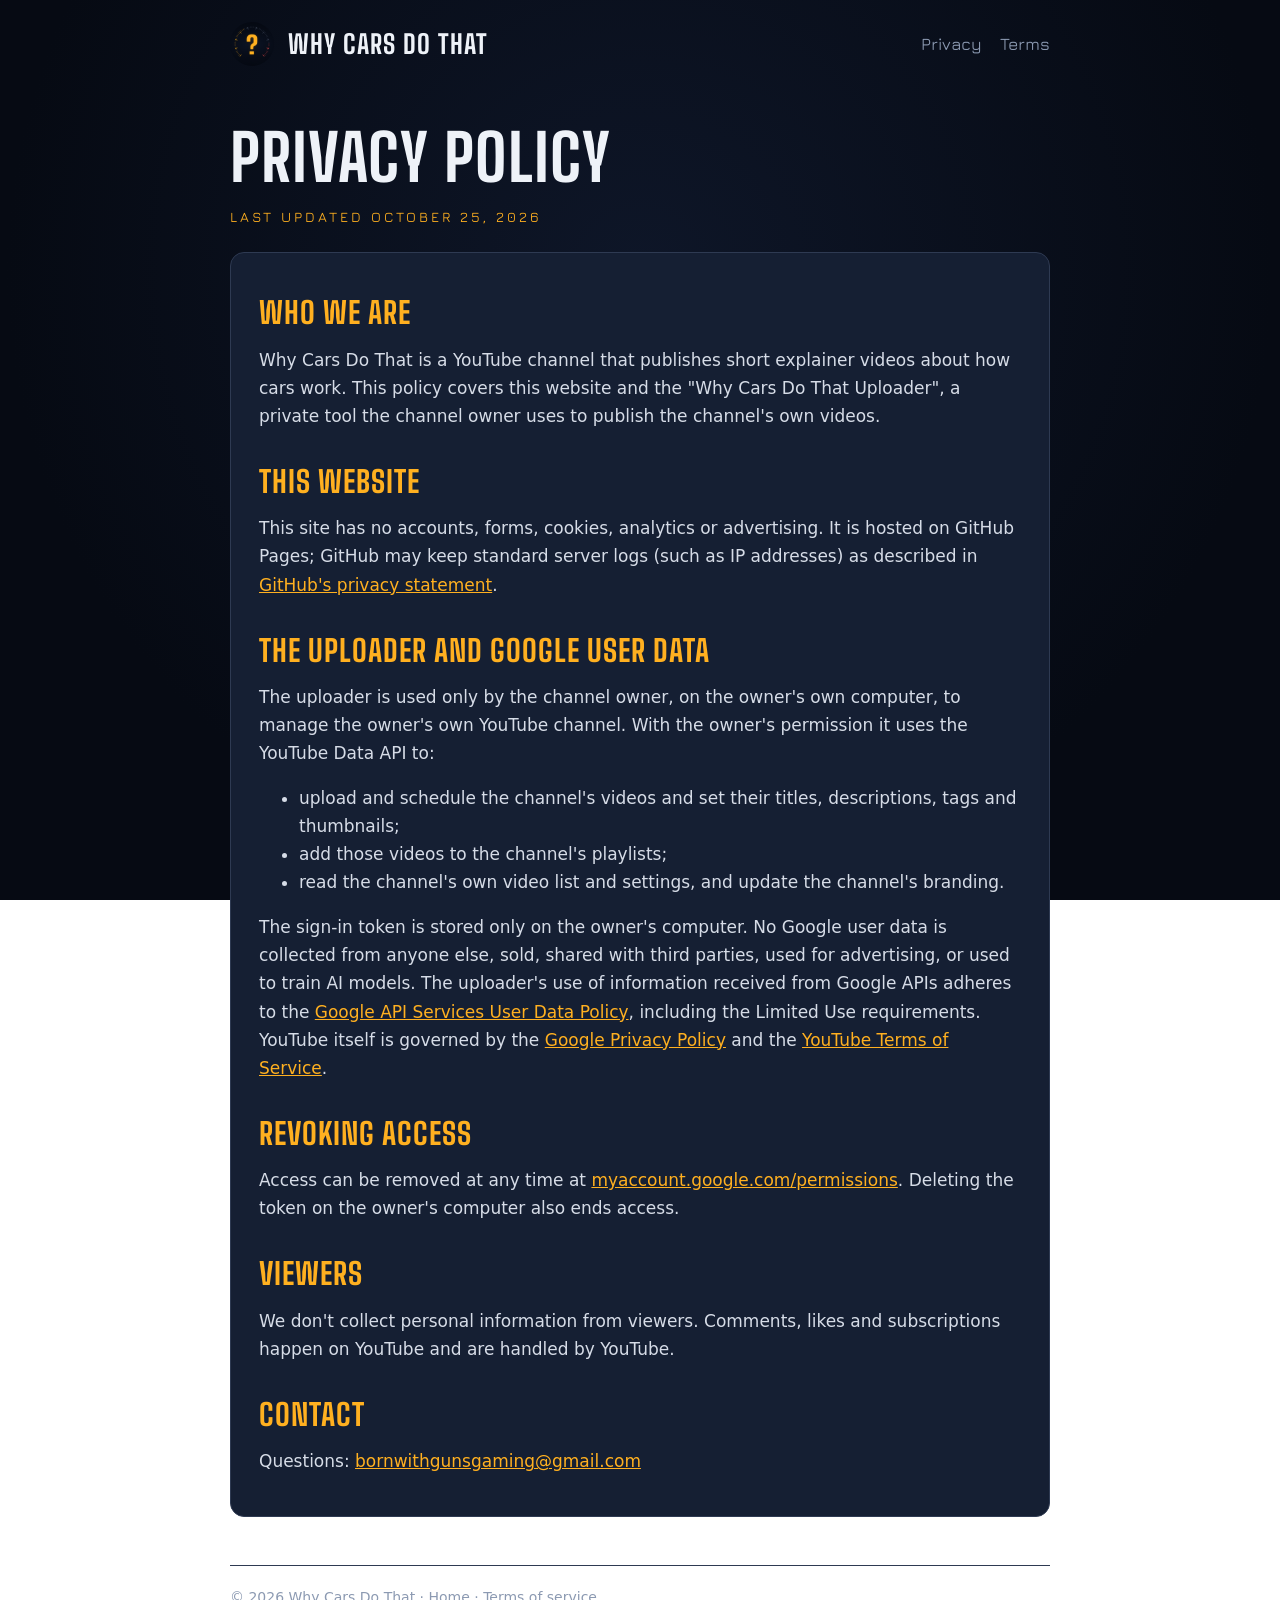
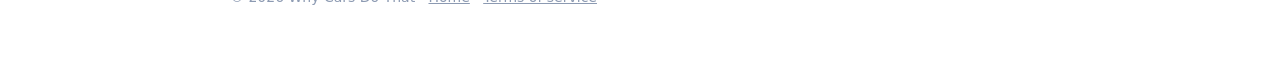
==== privacy.html @ e2f19f06 "Channel site with privacy policy and terms Co-Authored-By: Claude Opus 5.5 <noreply@anthropic.com>" ====
<!doctype html>
<html lang="en">
<head>
  <meta charset="utf-8">
  <meta name="viewport" content="width=device-width, initial-scale=1">
  <title>Privacy Policy</title>
  <link rel="icon" href="avatar.png">
  <link rel="stylesheet" href="style.css">
</head>
<body>
  <div class="wrap">
    <header>
      <img src="avatar.png" alt="">
      <a class="brand" href="./">Why Cars Do That</a>
      <nav><a href="privacy.html">Privacy</a><a href="terms.html">Terms</a></nav>
    </header>

    <h1>Privacy Policy</h1>
    <p class="lead">Last updated October 25, 2026</p>

    <div class="doc">
      <h2>Who we are</h2>
      <p>Why Cars Do That is a YouTube channel that publishes short explainer videos about how cars
        work. This policy covers this website and the "Why Cars Do That Uploader", a private tool the
        channel owner uses to publish the channel's own videos.</p>

      <h2>This website</h2>
      <p>This site has no accounts, forms, cookies, analytics or advertising. It is hosted on GitHub
        Pages; GitHub may keep standard server logs (such as IP addresses) as described in
        <a href="https://docs.github.com/en/site-policy/privacy-policies/github-general-privacy-statement">GitHub's privacy statement</a>.</p>

      <h2>The uploader and Google user data</h2>
      <p>The uploader is used only by the channel owner, on the owner's own computer, to manage the
        owner's own YouTube channel. With the owner's permission it uses the YouTube Data API to:</p>
      <ul>
        <li>upload and schedule the channel's videos and set their titles, descriptions, tags and thumbnails;</li>
        <li>add those videos to the channel's playlists;</li>
        <li>read the channel's own video list and settings, and update the channel's branding.</li>
      </ul>
      <p>The sign-in token is stored only on the owner's computer. No Google user data is collected
        from anyone else, sold, shared with third parties, used for advertising, or used to train
        AI models. The uploader's use of information received from Google APIs adheres to the
        <a href="https://developers.google.com/terms/api-services-user-data-policy">Google API Services User Data Policy</a>,
        including the Limited Use requirements. YouTube itself is governed by the
        <a href="https://policies.google.com/privacy">Google Privacy Policy</a> and the
        <a href="https://www.youtube.com/t/terms">YouTube Terms of Service</a>.</p>

      <h2>Revoking access</h2>
      <p>Access can be removed at any time at
        <a href="https://myaccount.google.com/permissions">myaccount.google.com/permissions</a>.
        Deleting the token on the owner's computer also ends access.</p>

      <h2>Viewers</h2>
      <p>We don't collect personal information from viewers. Comments, likes and subscriptions
        happen on YouTube and are handled by YouTube.</p>

      <h2>Contact</h2>
      <p>Questions: <a href="mailto:bornwithgunsgaming@gmail.com">bornwithgunsgaming@gmail.com</a></p>
    </div>

    <footer>&copy; 2026 Why Cars Do That &middot; <a href="./">Home</a> &middot; <a href="terms.html">Terms of service</a></footer>
  </div>
</body>
</html>
---- style.css ----
@font-face { font-family: "Big Shoulders"; src: url("BigShoulders-Bold.ttf"); font-weight: 700; }
@font-face { font-family: "Jura"; src: url("Jura-Medium.ttf"); }

:root {
  --ink: #060a13;
  --navy: #0e1628;
  --panel: #151f33;
  --line: #2e3a52;
  --text: #eef2f8;
  --muted: #8c9ab2;
  --amber: #ffb020;
}

* { box-sizing: border-box; }

body {
  margin: 0;
  background: radial-gradient(ellipse at 50% 30%, var(--navy), var(--ink) 70%) fixed;
  color: var(--text);
  font: 17px/1.65 "Segoe UI", system-ui, sans-serif;
}

a { color: var(--amber); }

.wrap { max-width: 860px; margin: 0 auto; padding: 0 20px 64px; }

header { display: flex; align-items: center; gap: 14px; padding: 22px 0; }
header img { width: 44px; height: 44px; border-radius: 50%; }
header a.brand { font: 700 26px "Big Shoulders", sans-serif; letter-spacing: 1px; color: var(--text); text-decoration: none; text-transform: uppercase; }
header nav { margin-left: auto; font-family: "Jura", sans-serif; }
header nav a { margin-left: 18px; color: var(--muted); text-decoration: none; }
header nav a:hover { color: var(--amber); }

.banner { width: 100%; border-radius: 14px; border: 1px solid var(--line); display: block; }

h1, h2 { font-family: "Big Shoulders", sans-serif; text-transform: uppercase; letter-spacing: 1px; line-height: 1.05; }
h1 { font-size: clamp(40px, 8vw, 64px); margin: 36px 0 8px; }
h2 { font-size: 30px; margin: 36px 0 6px; color: var(--amber); }
.lead { font-family: "Jura", sans-serif; color: var(--amber); letter-spacing: 3px; text-transform: uppercase; font-size: 14px; }

.cards { display: grid; grid-template-columns: repeat(auto-fit, minmax(220px, 1fr)); gap: 16px; margin: 28px 0; }
.card { background: var(--panel); border: 1px solid var(--line); border-radius: 14px; padding: 18px 20px; }
.card b { display: block; font: 700 22px "Big Shoulders", sans-serif; text-transform: uppercase; color: var(--amber); }

.cta { display: inline-block; margin-top: 18px; padding: 12px 22px; border-radius: 999px; background: var(--amber); color: var(--ink); font-weight: 700; text-decoration: none; }

.doc { background: var(--panel); border: 1px solid var(--line); border-radius: 14px; padding: 8px 28px 24px; margin-top: 24px; }
.doc p, .doc li { color: #d6dce7; }

footer { margin-top: 48px; padding-top: 20px; border-top: 1px solid var(--line); color: var(--muted); font-size: 14px; }
footer a { color: var(--muted); }
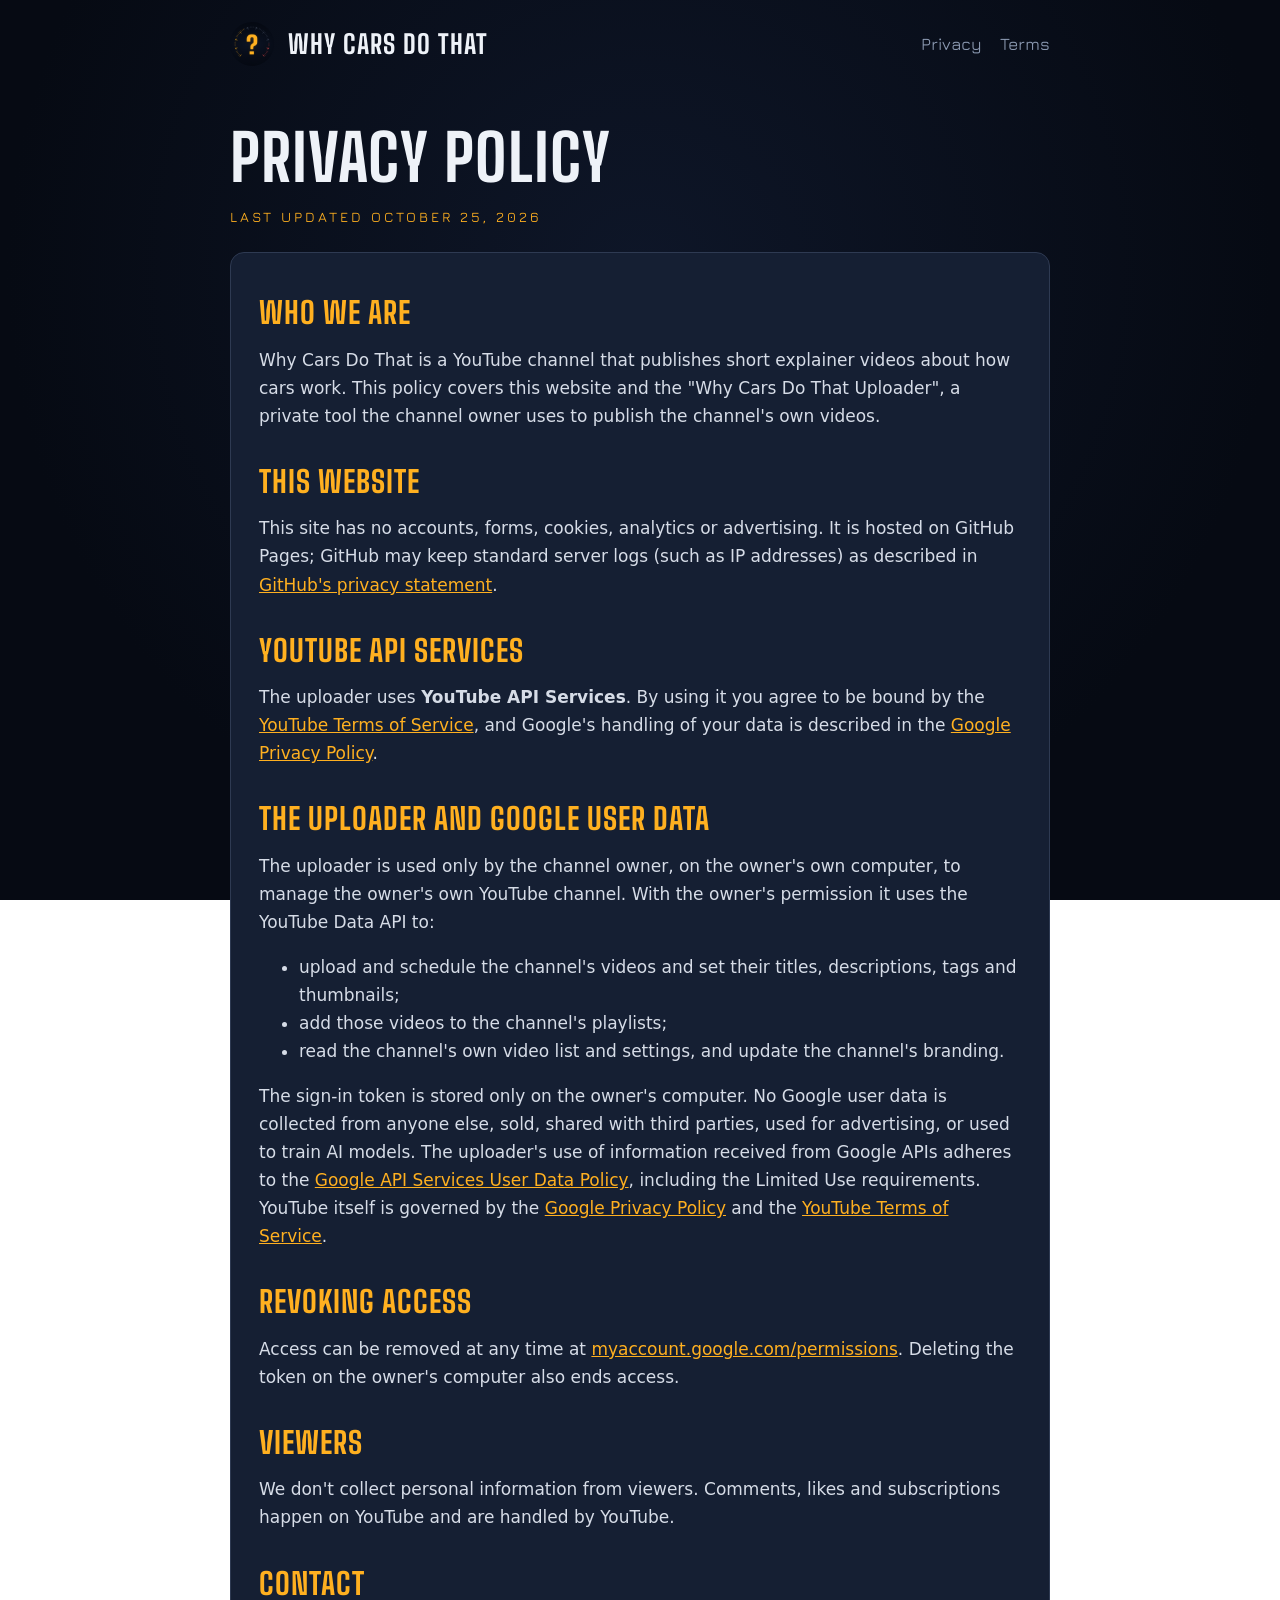
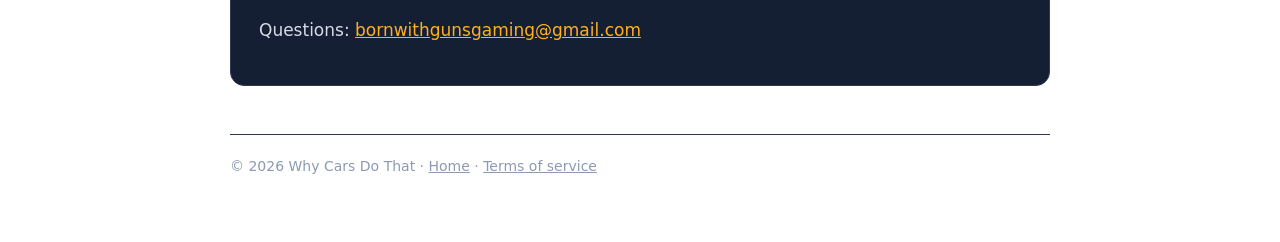
==== commit 2ed227aa: "Add YouTube API Services disclosures Co-Authored-By: Claude Opus 5.5 <noreply@anthropic.com>" ====
--- a/privacy.html
+++ b/privacy.html
@@ -28,6 +28,11 @@
       <p>This site has no accounts, forms, cookies, analytics or advertising. It is hosted on GitHub
         Pages; GitHub may keep standard server logs (such as IP addresses) as described in
         <a href="https://docs.github.com/en/site-policy/privacy-policies/github-general-privacy-statement">GitHub's privacy statement</a>.</p>
+
+      <h2>YouTube API Services</h2>
+      <p>The uploader uses <strong>YouTube API Services</strong>. By using it you agree to be bound by the
+        <a href="https://www.youtube.com/t/terms">YouTube Terms of Service</a>, and Google's handling of
+        your data is described in the <a href="https://policies.google.com/privacy">Google Privacy Policy</a>.</p>
 
       <h2>The uploader and Google user data</h2>
       <p>The uploader is used only by the channel owner, on the owner's own computer, to manage the
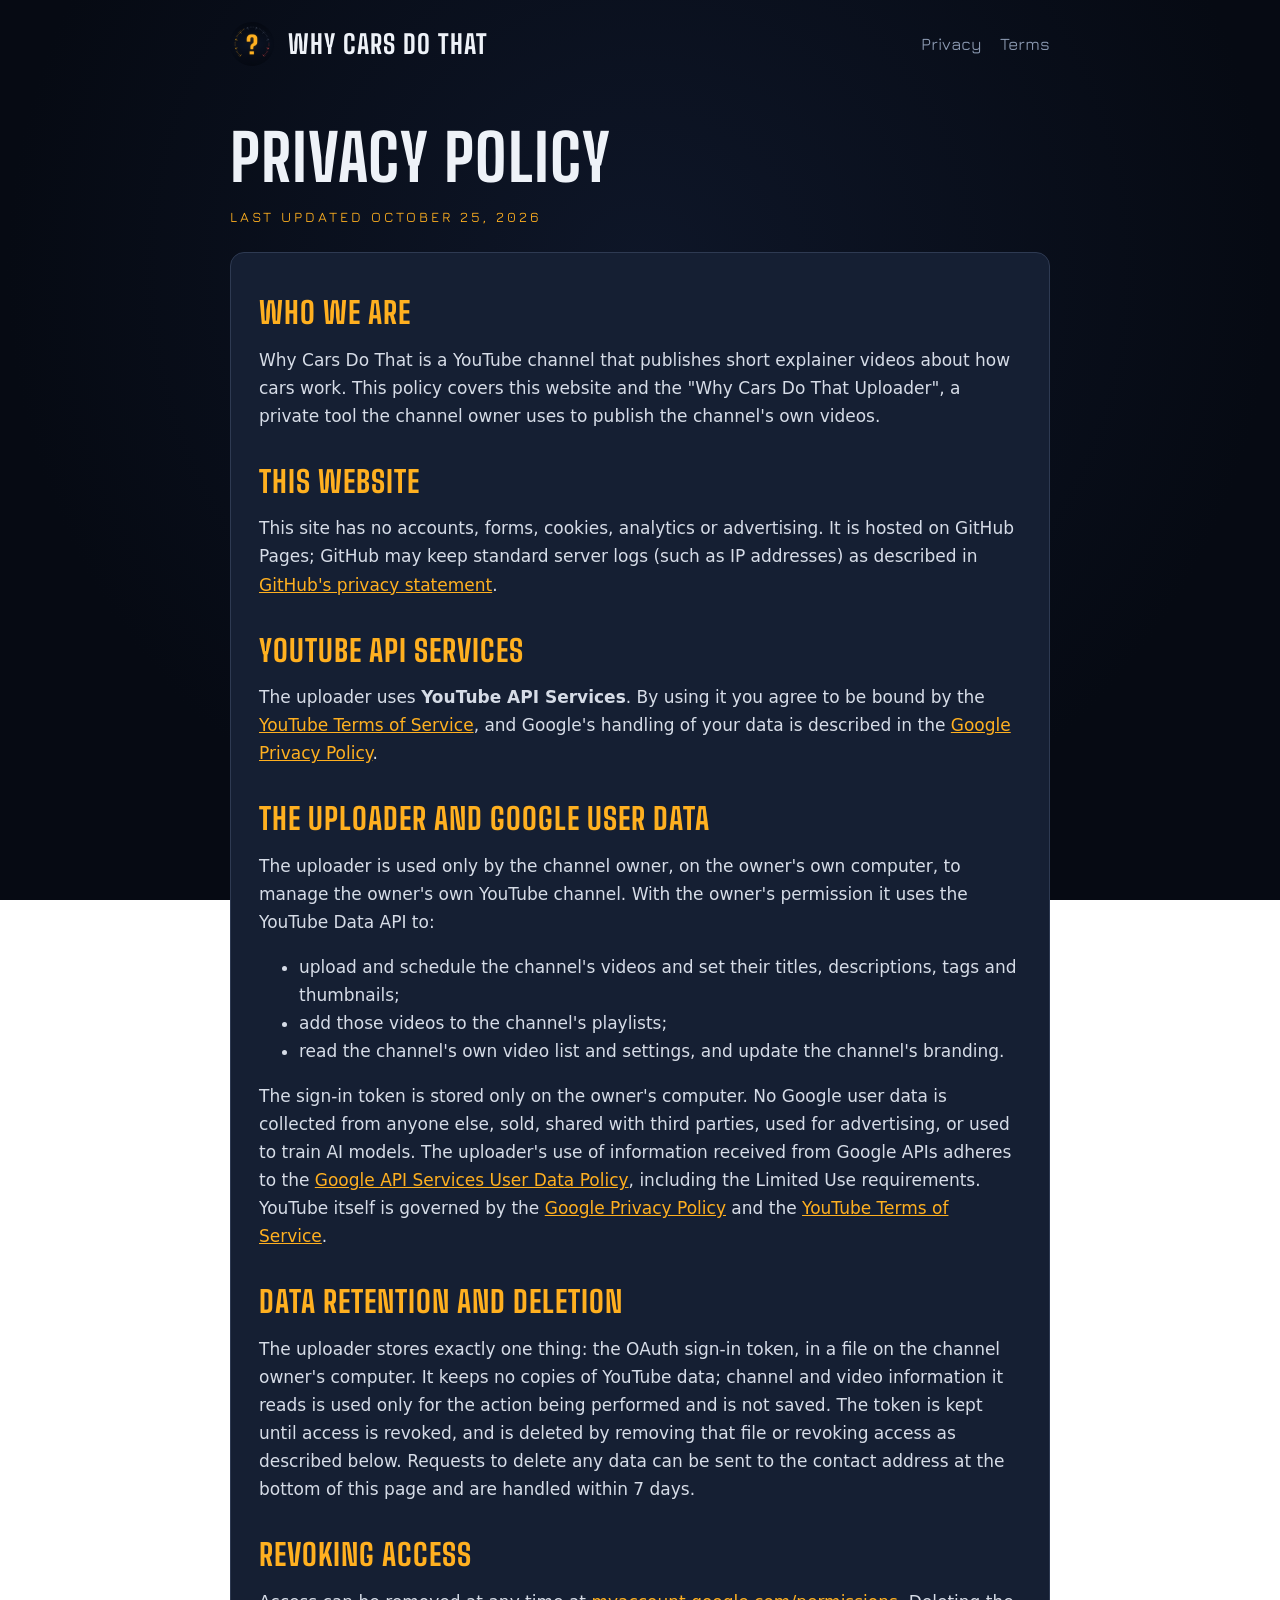
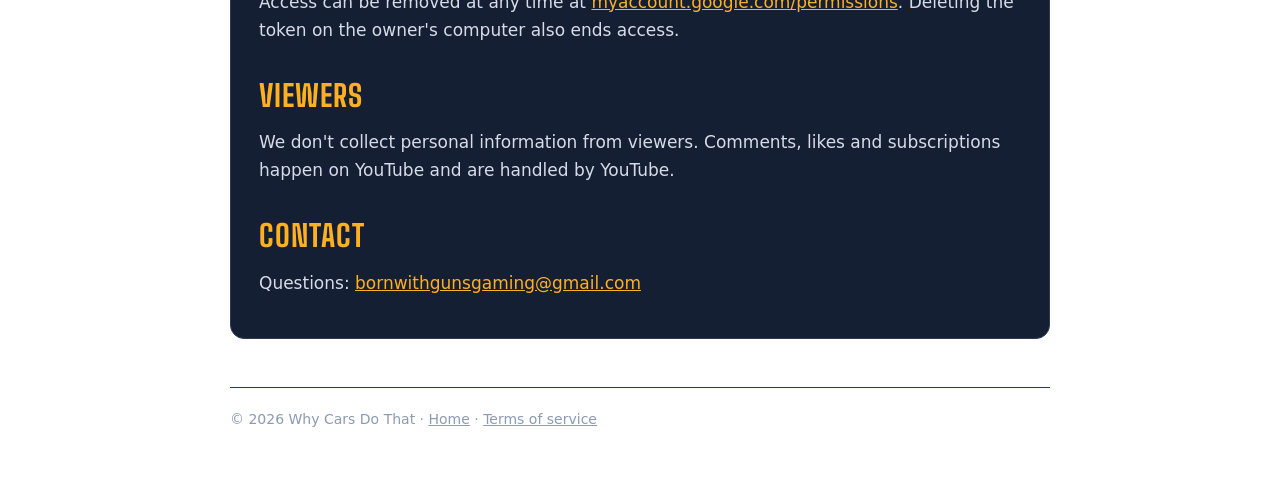
==== commit 64b0908a: "Privacy policy: data retention and deletion Co-Authored-By: Claude Opus 5.5 <noreply@anthropic.com>" ====
--- a/privacy.html
+++ b/privacy.html
@@ -50,6 +50,14 @@
         <a href="https://policies.google.com/privacy">Google Privacy Policy</a> and the
         <a href="https://www.youtube.com/t/terms">YouTube Terms of Service</a>.</p>
 
+      <h2>Data retention and deletion</h2>
+      <p>The uploader stores exactly one thing: the OAuth sign-in token, in a file on the channel
+        owner's computer. It keeps no copies of YouTube data; channel and video information it reads
+        is used only for the action being performed and is not saved. The token is kept until access is
+        revoked, and is deleted by removing that file or revoking access as described below. Requests to
+        delete any data can be sent to the contact address at the bottom of this page and are handled
+        within 7 days.</p>
+
       <h2>Revoking access</h2>
       <p>Access can be removed at any time at
         <a href="https://myaccount.google.com/permissions">myaccount.google.com/permissions</a>.
